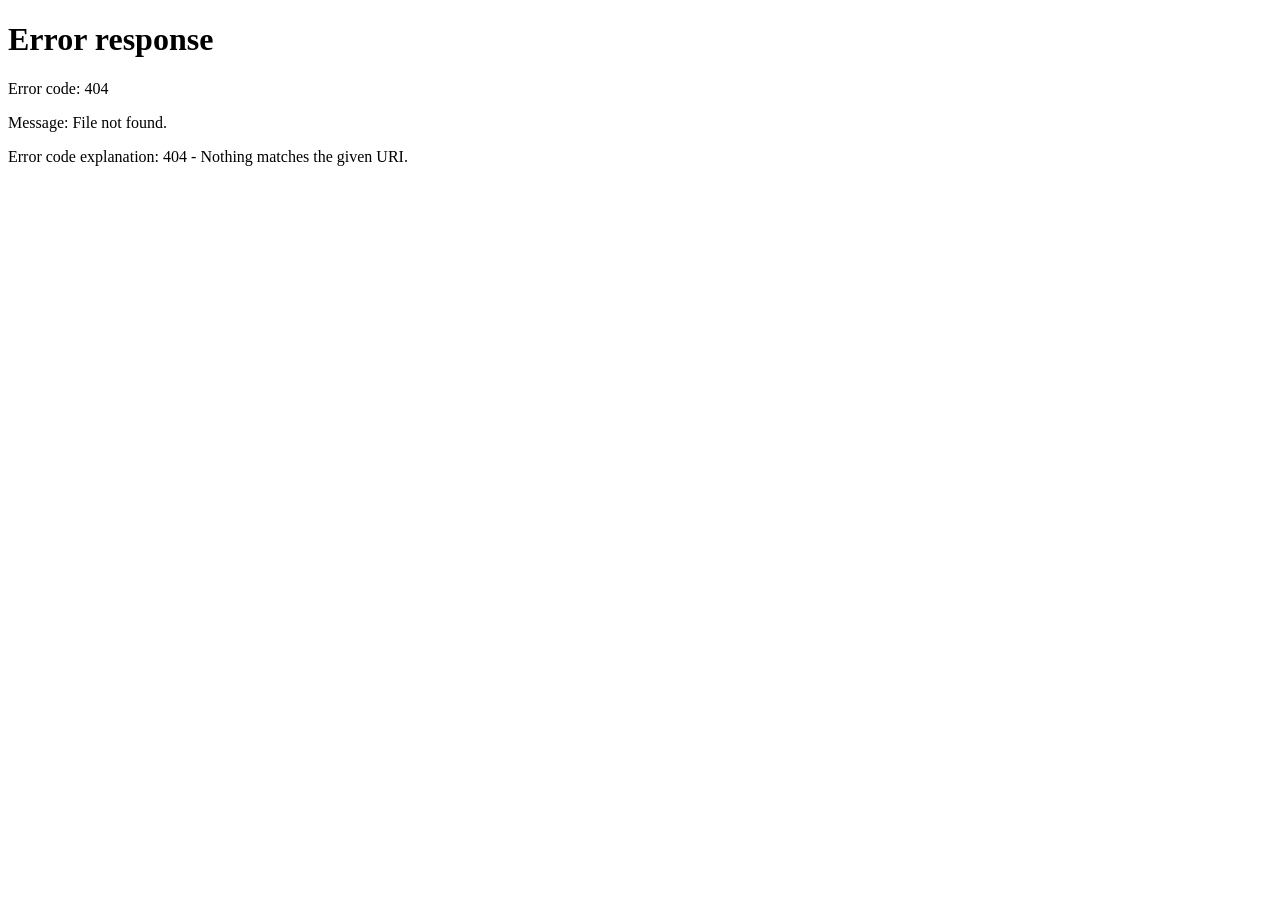
==== anime/index.html @ cba65141 "Update print statement from 'Hello' to 'Goodbye'" ====
<!DOCTYPE html>
<html lang="ru">
<head>
    <meta charset="UTF-8">
    <meta name="viewport" content="width=device-width, initial-scale=1.0, maximum-scale=1.0, user-scalable=no, viewport-fit=cover">
    <title>Anime Watch Sync</title>
    <style>
        :root {
            --bg: #0f172a;
            --panel: #1e293b;
            --panel-glass: rgba(30, 41, 59, 0.85);
            --accent: #3b82f6;
            --accent-glass: rgba(59, 130, 246, 0.15);
            --text: #f8fafc;
            --subtext: #94a3b8;
            --border: rgba(255, 255, 255, 0.08);
            --watched: #10b981;
            --danger: #ef4444;
            --nav-height: 65px;
        }
        body, html { 
            margin: 0; padding: 0; font-family: 'Inter', -apple-system, sans-serif; 
            background: var(--bg); color: var(--text); overflow-x: hidden; height: 100%; 
            -webkit-tap-highlight-color: transparent;
        }
        * { box-sizing: border-box; }
        
        /* Layout */
        .app-container { display: flex; flex-direction: column; height: 100%; padding-bottom: var(--nav-height); }
        @media (min-width: 768px) {
            .app-container { flex-direction: row; padding-bottom: 0; padding-left: 200px; }
        }

        /* Navigation */
        nav { 
            position: fixed; bottom: 0; left: 0; width: 100%; height: var(--nav-height);
            background: var(--panel-glass); backdrop-filter: blur(15px); -webkit-backdrop-filter: blur(15px);
            display: flex; justify-content: space-around; align-items: center;
            border-top: 1px solid var(--border); z-index: 50; padding-bottom: env(safe-area-inset-bottom);
        }
        @media (min-width: 768px) {
            nav {
                top: 0; width: 200px; height: 100%; flex-direction: column; justify-content: flex-start;
                border-top: none; border-right: 1px solid var(--border); padding-top: 30px; gap: 10px;
            }
        }
        .tab { 
            display: flex; flex-direction: column; align-items: center; justify-content: center;
            color: var(--subtext); cursor: pointer; transition: 0.3s; flex: 1; height: 100%;
            font-size: 11px; font-weight: 500; gap: 4px;
        }
        @media (min-width: 768px) {
            .tab { flex: none; width: 80%; height: 45px; flex-direction: row; justify-content: flex-start; padding: 0 15px; border-radius: 12px; font-size: 14px; gap: 10px; }
        }
        .tab.active { color: var(--accent); }
        @media (min-width: 768px) { .tab.active { background: var(--accent-glass); } }
        .tab-icon { font-size: 20px; }
        
        main { flex: 1; padding: 20px; overflow-y: auto; }
        
        /* Search */
        .search-box { display: flex; gap: 10px; margin-bottom: 25px; position: relative; }
        .search-box input { 
            flex: 1; padding: 16px 20px; border-radius: 16px; border: 1px solid var(--border); 
            background: var(--panel); color: var(--text); font-size: 16px; outline: none; transition: 0.3s;
            box-shadow: 0 4px 20px rgba(0,0,0,0.2);
        }
        .search-box input:focus { border-color: var(--accent); box-shadow: 0 4px 25px rgba(59,130,246,0.2); }
        .search-box button { 
            padding: 0 25px; border-radius: 16px; border: none; background: var(--accent); 
            color: #fff; font-weight: 600; cursor: pointer; font-size: 16px; transition: 0.3s;
        }
        .search-box button:active { transform: scale(0.95); }
        
        /* Grid */
        .grid { display: grid; grid-template-columns: repeat(auto-fill, minmax(130px, 1fr)); gap: 16px; }
        @media (min-width: 500px) { .grid { grid-template-columns: repeat(auto-fill, minmax(160px, 1fr)); gap: 20px; } }
        
        .card { 
            background: var(--panel); border-radius: 16px; overflow: hidden; cursor: pointer; 
            transition: transform 0.2s, box-shadow 0.2s; border: 1px solid var(--border);
            display: flex; flex-direction: column; position: relative;
        }
        .card:hover { transform: translateY(-5px); box-shadow: 0 10px 20px rgba(0,0,0,0.3); }
        .card:active { transform: scale(0.95); }
        .card img { width: 100%; aspect-ratio: 2/3; object-fit: cover; background: #111; }
        .card .info { padding: 12px; display: flex; flex-direction: column; flex: 1; }
        .card .title { font-size: 14px; font-weight: 600; line-height: 1.3; display: -webkit-box; -webkit-line-clamp: 2; -webkit-box-orient: vertical; overflow: hidden; margin-bottom: 5px; }
        .card .year { font-size: 12px; color: var(--subtext); }
        .badge { 
            position: absolute; top: 8px; right: 8px; background: rgba(15,23,42,0.8); backdrop-filter: blur(5px);
            padding: 4px 10px; border-radius: 10px; font-size: 11px; font-weight: 600; color: var(--accent);
            border: 1px solid var(--border);
        }
        
        /* Modal */
        #modal { 
            position: fixed; top: 0; left: 0; width: 100%; height: 100%; background: var(--bg); 
            z-index: 100; display: none; flex-direction: column; overflow-y: auto; overflow-x: hidden;
            transform: translateY(100%); transition: transform 0.3s cubic-bezier(0.16, 1, 0.3, 1);
        }
        #modal.active { display: flex; transform: translateY(0); }
        
        .modal-header { 
            position: sticky; top: 0; padding: 15px; background: rgba(15,23,42,0.9); backdrop-filter: blur(15px);
            display: flex; gap: 15px; align-items: center; z-index: 10; border-bottom: 1px solid var(--border);
        }
        .back-btn { 
            background: var(--panel); border: 1px solid var(--border); color: var(--text); 
            padding: 8px 16px; border-radius: 12px; font-size: 14px; cursor: pointer; font-weight: 600;
        }
        
        /* Player */
        #player-container { 
            position: sticky; top: 65px; width: 100%; aspect-ratio: 16/9; background: #000; 
            z-index: 5; display: none; box-shadow: 0 10px 30px rgba(0,0,0,0.5);
        }
        iframe { width: 100%; height: 100%; border: none; }
        
        .modal-content { padding: 20px; }
        .hero { display: flex; gap: 20px; margin-bottom: 25px; }
        .hero img { width: 120px; border-radius: 12px; object-fit: cover; box-shadow: 0 10px 20px rgba(0,0,0,0.5); }
        .hero h2 { margin: 0 0 10px 0; font-size: 20px; line-height: 1.2; }
        .desc { font-size: 14px; color: var(--subtext); line-height: 1.6; display: -webkit-box; -webkit-line-clamp: 5; -webkit-box-orient: vertical; overflow: hidden; }
        
        .status-actions { display: grid; grid-template-columns: repeat(3, 1fr); gap: 10px; margin-bottom: 25px; }
        @media (min-width: 500px) { .status-actions { display: flex; } }
        .status-btn { 
            padding: 12px 5px; border-radius: 12px; border: 1px solid var(--border); background: var(--panel); 
            color: var(--subtext); text-align: center; cursor: pointer; font-size: 13px; font-weight: 600; transition: 0.2s;
        }
        .status-btn.active { background: var(--accent-glass); border-color: var(--accent); color: var(--accent); }
        .status-btn:active { transform: scale(0.95); }
        
        select { 
            width: 100%; padding: 16px; border-radius: 16px; background: var(--panel); color: var(--text); 
            border: 1px solid var(--border); font-size: 15px; margin-bottom: 20px; outline: none; appearance: none;
            box-shadow: 0 4px 15px rgba(0,0,0,0.1);
        }
        
        .ep-list { display: flex; flex-direction: column; gap: 10px; }
        .ep-item { 
            display: flex; justify-content: space-between; align-items: center; padding: 16px; 
            background: var(--panel); border-radius: 16px; border: 1px solid var(--border); 
            cursor: pointer; transition: 0.2s;
        }
        .ep-item:hover { background: rgba(255,255,255,0.05); }
        .ep-item.watched { border-color: var(--watched); background: rgba(16, 185, 129, 0.05); }
        .ep-item .time { font-size: 13px; color: var(--accent); opacity: 0.8; background: var(--accent-glass); padding: 4px 8px; border-radius: 8px;}
        .ep-item .mark-btn { 
            padding: 8px 16px; background: transparent; border: 1px solid var(--border); 
            border-radius: 10px; color: var(--text); font-size: 12px; cursor: pointer; font-weight: 600;
        }
        .ep-item.watched .mark-btn { background: rgba(16, 185, 129, 0.15); border-color: var(--watched); color: var(--watched); }
        
        .loader { text-align: center; padding: 40px; color: var(--subtext); font-size: 15px; }
        
        #sync-indicator { 
            position: fixed; bottom: calc(var(--nav-height) + 20px); right: 20px; 
            background: rgba(15,23,42,0.9); backdrop-filter: blur(5px); border: 1px solid var(--border); 
            padding: 10px 20px; border-radius: 20px; font-size: 13px; font-weight: 600; color: #fff; 
            display: none; z-index: 1000; box-shadow: 0 10px 25px rgba(0,0,0,0.5);
            animation: fadeIn 0.3s;
        }
        @keyframes fadeIn { from { opacity: 0; transform: translateY(10px); } to { opacity: 1; transform: translateY(0); } }
    </style>
</head>
<body>

<div class="app-container">
    <nav>
        <div class="tab active" onclick="switchTab('search')"><span class="tab-icon">🔍</span><span>Поиск</span></div>
        <div class="tab" onclick="switchTab('watching')"><span class="tab-icon">📺</span><span>Смотрю</span></div>
        <div class="tab" onclick="switchTab('planned')"><span class="tab-icon">📅</span><span>В планах</span></div>
        <div class="tab" onclick="switchTab('on_hold')"><span class="tab-icon">⏸</span><span>Отложено</span></div>
        <div class="tab" onclick="switchTab('completed')"><span class="tab-icon">✅</span><span>Готово</span></div>
        <div class="tab" onclick="logout()" style="color:var(--danger);"><span class="tab-icon">🚪</span><span>Выход</span></div>
    </nav>

    <main>
        <div id="tab-search">
            <div class="search-box">
                <input type="text" id="search-input" placeholder="Название аниме..." onkeydown="if(event.key === 'Enter') doSearch()">
                <button onclick="doSearch()">Искать</button>
            </div>
            <div id="search-results" class="grid"></div>
        </div>
        <div id="tab-list" style="display:none;">
            <div id="list-results" class="grid"></div>
        </div>
    </main>
</div>

<div id="modal">
    <div class="modal-header">
        <button class="back-btn" onclick="closeModal()">❮ Назад</button>
        <span style="font-weight: 600; font-size: 16px; flex:1; text-align:center; overflow:hidden; text-overflow:ellipsis; white-space:nowrap;" id="modal-title-top"></span>
        <div style="width: 70px;"></div>
    </div>
    
    <div id="player-container">
        <iframe id="video-player" allowfullscreen allow="autoplay *; fullscreen *"></iframe>
    </div>
    
    <div class="modal-content">
        <div class="hero">
            <img id="m-cover" src="[data-uri]">
            <div>
                <h2 id="m-title"></h2>
                <div class="desc" id="m-desc">Загрузка информации...</div>
            </div>
        </div>
        
        <div class="status-actions" id="m-statuses">
            <div class="status-btn" onclick="setStatus('watching')">Смотрю</div>
            <div class="status-btn" onclick="setStatus('planned')">В планах</div>
            <div class="status-btn" onclick="setStatus('completed')">Готово</div>
            <div class="status-btn" onclick="setStatus('on_hold')">Отложено</div>
            <div class="status-btn" onclick="setStatus('dropped')">Брошено</div>
            <div class="status-btn" style="color:var(--danger); border-color:var(--danger);" onclick="setStatus('')">Удалить</div>
        </div>
        
        <select id="m-trans" onchange="renderEpisodes()"></select>
        <div class="ep-list" id="m-eps"></div>
    </div>
</div>

<div id="sync-indicator">Синхронизация...</div>

<script>
    const TOKEN = localStorage.getItem('AUTH_TOKEN');
    const API_URL = localStorage.getItem('API_URL');
    
    if (!TOKEN || !API_URL) {
        window.location.href = 'login.html';
    }

    const headers = { 'Authorization': `Bearer ${TOKEN}`, 'Content-Type': 'application/json' };

    let listsData = {};
    let statusData = {};
    let syncTimer = null;
    let pollerInterval = null;

    let currentAnime = null;
    let currentResults = null;
    let currentPlayingEp = null;

    const CAT_LABELS = { "watching": "Смотрю", "planned": "В планах", "on_hold": "Отложено", "dropped": "Брошено", "completed": "Просмотрено" };

    function logout() {
        localStorage.removeItem('AUTH_TOKEN');
        window.location.href = 'login.html';
    }

    function showSync(text) {
        let el = document.getElementById('sync-indicator');
        el.textContent = text;
        el.style.display = 'block';
        setTimeout(() => el.style.display = 'none', 2500);
    }

    async function apiFetch(endpoint, options={}) {
        options.headers = {...headers, ...options.headers};
        let res = await fetch(`${API_URL}${endpoint}`, options);
        if (res.status === 401) logout();
        return res;
    }

    async function pullData() {
        try {
            let res = await apiFetch('/api/user/data');
            if (res.ok) {
                let data = await res.json();
                let changed = JSON.stringify(listsData) !== JSON.stringify(data.listsData) || 
                              JSON.stringify(statusData) !== JSON.stringify(data.statusData);
                listsData = data.listsData || {};
                statusData = data.statusData || {};
                if (changed) {
                    refreshUI();
                }
            }
        } catch(e) { console.error("Pull error", e); }
    }

    async function pushData() {
        if (syncTimer) clearTimeout(syncTimer);
        syncTimer = setTimeout(async () => {
            syncTimer = null;
            showSync('Синхронизация...');
            try {
                let res = await apiFetch('/api/user/data', {
                    method: 'POST',
                    body: JSON.stringify({ listsData, statusData })
                });
                if(res.ok) showSync('✅ Облако обновлено');
                else showSync('❌ Ошибка синхронизации');
            } catch(e) { showSync('❌ Ошибка сети'); }
        }, 2000);
    }

    function initApp() {
        pullData();
        pollerInterval = setInterval(pullData, 15000);
        
        window.addEventListener('message', function(event) {
            if (event.data && event.data.key === 'kodik_player_time_update') {
                let time = event.data.value;
                if (time > 0 && currentAnime && currentPlayingEp !== null) {
                    let stKey = `${currentAnime.shiki_id}_${currentAnime.trans_id}_${currentPlayingEp}`;
                    let st = statusData[stKey] || {};
                    let w = typeof st === 'boolean' ? st : (st.watched || false);
                    statusData[stKey] = { watched: w, time: Math.floor(time) };
                    pushData();
                }
            }
        });
    }

    function refreshUI() {
        if(document.getElementById('modal').classList.contains('active')) {
            updateStatusButtons();
            renderEpisodes();
        }
        let activeTab = document.querySelector('.tab.active').getAttribute('onclick');
        if (activeTab && activeTab.includes("switchTab('") && !activeTab.includes("search")) {
            let cat = activeTab.match(/'([^']+)'/)[1];
            renderList(cat);
        }
    }

    function switchTab(tab) {
        document.querySelectorAll('.tab').forEach(t => t.classList.remove('active'));
        document.querySelector(`.tab[onclick="switchTab('${tab}')"]`).classList.add('active');
        
        if (tab === 'search') {
            document.getElementById('tab-search').style.display = 'block';
            document.getElementById('tab-list').style.display = 'none';
        } else {
            document.getElementById('tab-search').style.display = 'none';
            document.getElementById('tab-list').style.display = 'block';
            renderList(tab);
        }
        window.scrollTo(0,0);
    }

    function renderList(cat) {
        let container = document.getElementById('list-results');
        let items = Object.values(listsData).filter(v => v.status === cat);
        
        if (!items.length) {
            container.innerHTML = '<div class="loader">В этом списке пока пусто.</div>';
            return;
        }
        
        let html = '';
        for (let item of items) {
            html += `
                <div class="card" onclick="openAnime(${item.shiki_id}, '${item.title.replace(/'/g, "\\'")}', '${item.trans_id || ''}')">
                    <img src="https://shikimori.one/system/animes/original/${item.shiki_id}.jpg" loading="lazy">
                    <div class="info"><div class="title">${item.title}</div></div>
                </div>
            `;
        }
        container.innerHTML = html;
    }

    async function doSearch() {
        let q = document.getElementById('search-input').value.trim();
        if (!q) return;
        
        let container = document.getElementById('search-results');
        container.innerHTML = '<div class="loader">Ищем...</div>';
        
        try {
            let res = await apiFetch(`/api/search?title=${encodeURIComponent(q)}`);
            let data = await res.json();
            
            if (!data.results || !data.results.length) {
                container.innerHTML = '<div class="loader">Ничего не найдено</div>';
                return;
            }
            
            let groups = {};
            for (let r of data.results) {
                if (!r.shikimori_id) continue;
                if (!groups[r.shikimori_id]) groups[r.shikimori_id] = { title: r.title, year: r.year, items: [] };
                groups[r.shikimori_id].items.push(r);
            }
            
            let html = '';
            for (let sid in groups) {
                let g = groups[sid];
                let badge = listsData[sid] ? `<div class="badge">${CAT_LABELS[listsData[sid].status] || listsData[sid].status}</div>` : '';
                html += `
                    <div class="card" onclick="openAnimeData(${sid}, '${g.title.replace(/'/g, "\\'")}', '${encodeURIComponent(JSON.stringify(g.items))}')">
                        ${badge}
                        <img src="https://shikimori.one/system/animes/original/${sid}.jpg" loading="lazy">
                        <div class="info">
                            <div class="title">${g.title}</div>
                            <div class="year">${g.year || '?'}</div>
                        </div>
                    </div>
                `;
            }
            container.innerHTML = html;
        } catch(e) { container.innerHTML = '<div class="loader">Ошибка поиска</div>'; }
    }

    async function openAnime(shiki_id, title, preferred_trans_id) {
        document.getElementById('modal').classList.add('active');
        document.getElementById('modal-title-top').textContent = title;
        document.getElementById('m-title').textContent = title;
        document.getElementById('m-desc').textContent = "Загрузка...";
        document.getElementById('m-cover').src = `https://shikimori.one/system/animes/original/${shiki_id}.jpg`;
        document.getElementById('m-eps').innerHTML = '<div class="loader">Загрузка серий...</div>';
        document.getElementById('m-trans').innerHTML = '';
        
        try {
            let res = await apiFetch(`/api/search?shikimori_id=${shiki_id}`);
            let data = await res.json();
            let items = data.results || [];
            if(!items.length) {
                document.getElementById('m-eps').innerHTML = '<div class="loader">Нет серий</div>';
                return;
            }
            openAnimeData(shiki_id, title, encodeURIComponent(JSON.stringify(items)), preferred_trans_id);
        } catch(e) { document.getElementById('m-desc').textContent = "Ошибка сети."; }
    }

    function openAnimeData(shiki_id, title, itemsJsonUrl, preferred_trans_id) {
        currentAnime = { shiki_id, title };
        currentResults = JSON.parse(decodeURIComponent(itemsJsonUrl));
        
        document.getElementById('m-title').textContent = title;
        document.getElementById('modal-title-top').textContent = title;
        document.getElementById('m-desc').textContent = "Загрузка описания...";
        document.getElementById('m-cover').src = `https://shikimori.one/system/animes/original/${shiki_id}.jpg`;
        document.getElementById('modal').classList.add('active');
        stopPlayer();
        
        fetch(`https://shikimori.one/api/animes/${shiki_id}`)
            .then(r => r.json())
            .then(shiki => {
                if (shiki && shiki.description) document.getElementById('m-desc').textContent = shiki.description.replace(/\[.*?\]/g, '');
                else document.getElementById('m-desc').textContent = "Описание отсутствует.";
            }).catch(()=> document.getElementById('m-desc').textContent = "");
        
        updateStatusButtons();
        
        let transSelect = document.getElementById('m-trans');
        transSelect.innerHTML = '';
        let transGroups = {};
        for (let r of currentResults) {
            let t = r.translation ? r.translation.title : "Оригинал";
            transGroups[t] = r;
        }
        
        let selectedIdx = 0;
        Object.keys(transGroups).forEach((t, i) => {
            let opt = document.createElement('option');
            opt.value = t; opt.textContent = t;
            transSelect.appendChild(opt);
            let tid = transGroups[t].translation ? transGroups[t].translation.id : null;
            if (preferred_trans_id && String(tid) === String(preferred_trans_id)) selectedIdx = i;
        });
        
        transSelect.selectedIndex = selectedIdx;
        renderEpisodes();
    }

    function updateStatusButtons() {
        let savedStatus = listsData[currentAnime.shiki_id] ? listsData[currentAnime.shiki_id].status : null;
        document.querySelectorAll('.status-btn').forEach(btn => btn.classList.remove('active'));
        if (savedStatus) {
            let btn = document.querySelector(`.status-btn[onclick="setStatus('${savedStatus}')"]`);
            if (btn) btn.classList.add('active');
        }
    }

    function setStatus(status) {
        let transSelect = document.getElementById('m-trans');
        let selectedT = transSelect.value;
        let transData = currentResults.find(r => (r.translation ? r.translation.title : "Оригинал") === selectedT);
        let trans_id = transData.translation ? transData.translation.id : null;
        
        if (status === '') {
            delete listsData[currentAnime.shiki_id];
            // Hack to force delete empty status
            listsData[currentAnime.shiki_id] = {status: ''}; 
        } else {
            listsData[currentAnime.shiki_id] = {status: status, title: currentAnime.title, trans_id: trans_id, shiki_id: currentAnime.shiki_id, trans_title: selectedT};
        }
        pushData();
        updateStatusButtons();
        refreshUI();
    }

    function renderEpisodes() {
        let transSelect = document.getElementById('m-trans');
        let selectedT = transSelect.value;
        let transData = currentResults.find(r => (r.translation ? r.translation.title : "Оригинал") === selectedT);
        
        let epMap = {}; 
        if (transData.seasons) {
            for (let s in transData.seasons) {
                for (let e in transData.seasons[s].episodes) {
                    epMap[`Сезон ${s} Серия ${e}`] = { num: parseInt(e), link: transData.seasons[s].episodes[e] };
                }
            }
        }
        if (Object.keys(epMap).length === 0) epMap["Фильм"] = { num: 0, link: transData.link };
        
        let sortedKeys = Object.keys(epMap).sort((a,b) => {
            let na = a.match(/\d+/g) || [0];
            let nb = b.match(/\d+/g) || [0];
            for(let i=0; i<na.length; i++) {
                if (parseInt(na[i]) !== parseInt(nb[i])) return parseInt(na[i]) - parseInt(nb[i]);
            }
            return 0;
        });
        
        let trans_id = transData.translation ? transData.translation.id : null;
        currentAnime.trans_id = trans_id;
        
        let container = document.getElementById('m-eps');
        let html = '';
        for (let k of sortedKeys) {
            let epInfo = epMap[k];
            let stKey = `${currentAnime.shiki_id}_${trans_id}_${epInfo.num}`;
            let st = statusData[stKey] || {};
            let watched = typeof st === 'boolean' ? st : (st.watched || false);
            let time = typeof st === 'boolean' ? 0 : (st.time || 0);
            
            let tStr = '';
            if (time > 0) {
                let m = Math.floor(time/60);
                let s = time%60;
                tStr = `${m}:${s.toString().padStart(2,'0')}`;
            }
            
            html += `
                <div class="ep-item ${watched ? 'watched' : ''}" onclick="playEp(${epInfo.num}, '${epInfo.link}', ${time})">
                    <div style="display:flex; align-items:center; gap:12px;">
                        <span style="font-size: 16px;">${watched ? '🟢' : '⚪'}</span>
                        <span style="font-weight: 500;">${k}</span>
                        ${tStr ? `<span class="time">${tStr}</span>` : ''}
                    </div>
                    <button class="mark-btn" onclick="event.stopPropagation(); toggleWatched(${epInfo.num})">${watched ? 'Снять' : 'Отметить'}</button>
                </div>
            `;
        }
        container.innerHTML = html;
    }

    function toggleWatched(ep_num) {
        let stKey = `${currentAnime.shiki_id}_${currentAnime.trans_id}_${ep_num}`;
        let st = statusData[stKey] || {};
        let w = typeof st === 'boolean' ? st : (st.watched || false);
        let t = typeof st === 'boolean' ? 0 : (st.time || 0);
        statusData[stKey] = { watched: !w, time: t };
        
        pushData();
        renderEpisodes();
    }

    function playEp(ep_num, link, startTime) {
        let pCont = document.getElementById('player-container');
        pCont.style.display = 'block';
        
        let url = link;
        if(url.startsWith('//')) url = 'https:' + url;
        
        // Добавляем параметры качества 720p (если плеер поддерживает)
        let separator = url.includes('?') ? '&' : '?';
        url += `${separator}quality=720&vq=720`;
        
        if (startTime > 0) {
            url += `&time=${startTime}`;
        }
        
        document.getElementById('video-player').src = url;
        currentPlayingEp = ep_num;
        
        setTimeout(() => pCont.scrollIntoView({behavior: "smooth", block: "start"}), 300);
    }

    function stopPlayer() {
        let v = document.getElementById('video-player');
        if (v && currentPlayingEp !== null) v.src = "";
        document.getElementById('player-container').style.display = 'none';
        currentPlayingEp = null;
    }

    function closeModal() {
        stopPlayer();
        document.getElementById('modal').classList.remove('active');
        refreshUI();
    }

    // Start
    initApp();
</script>
</body>
</html>
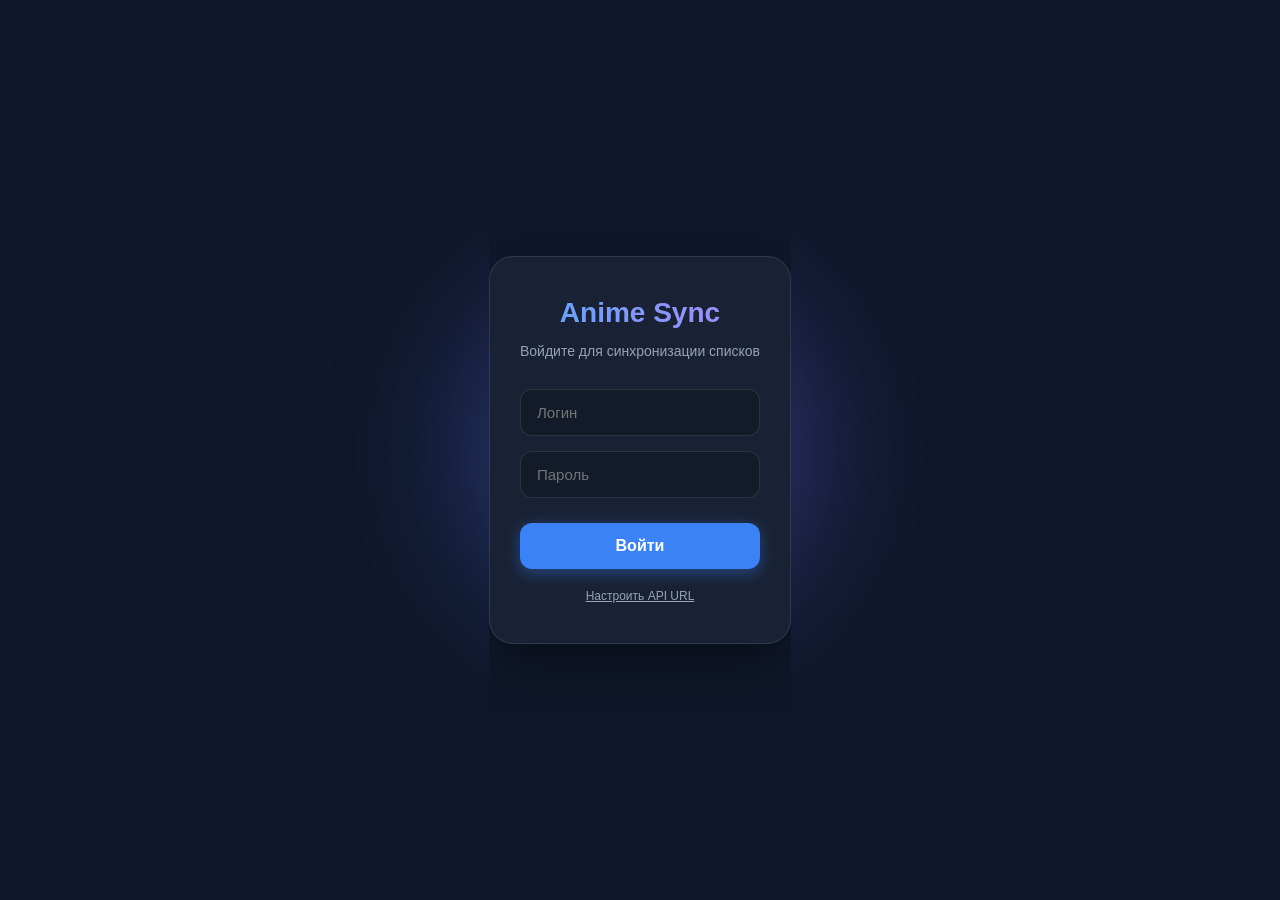
==== commit 2bde4f92: "Bug Fix: Race pullData vs pushData Reason: pullData() (every 15 sec) rewrote the local data while pu" ====
--- a/anime/index.html
+++ b/anime/index.html
@@ -241,6 +241,7 @@
     let statusData = {};
     let syncTimer = null;
     let pollerInterval = null;
+    let isDirty = false;  // true when local changes haven't been pushed yet
 
     let currentAnime = null;
     let currentResults = null;
@@ -268,6 +269,8 @@
     }
 
     async function pullData() {
+        // Don't overwrite local changes that haven't been pushed yet
+        if (isDirty || syncTimer) return;
         try {
             let res = await apiFetch('/api/user/data');
             if (res.ok) {
@@ -283,7 +286,8 @@
         } catch(e) { console.error("Pull error", e); }
     }
 
-    async function pushData() {
+    async function pushData(delay = 500) {
+        isDirty = true;
         if (syncTimer) clearTimeout(syncTimer);
         syncTimer = setTimeout(async () => {
             syncTimer = null;
@@ -296,7 +300,8 @@
                 if(res.ok) showSync('✅ Облако обновлено');
                 else showSync('❌ Ошибка синхронизации');
             } catch(e) { showSync('❌ Ошибка сети'); }
-        }, 2000);
+            isDirty = false;
+        }, delay);
     }
 
     function initApp() {
@@ -311,7 +316,7 @@
                     let st = statusData[stKey] || {};
                     let w = typeof st === 'boolean' ? st : (st.watched || false);
                     statusData[stKey] = { watched: w, time: Math.floor(time) };
-                    pushData();
+                    pushData(3000);
                 }
             }
         });
